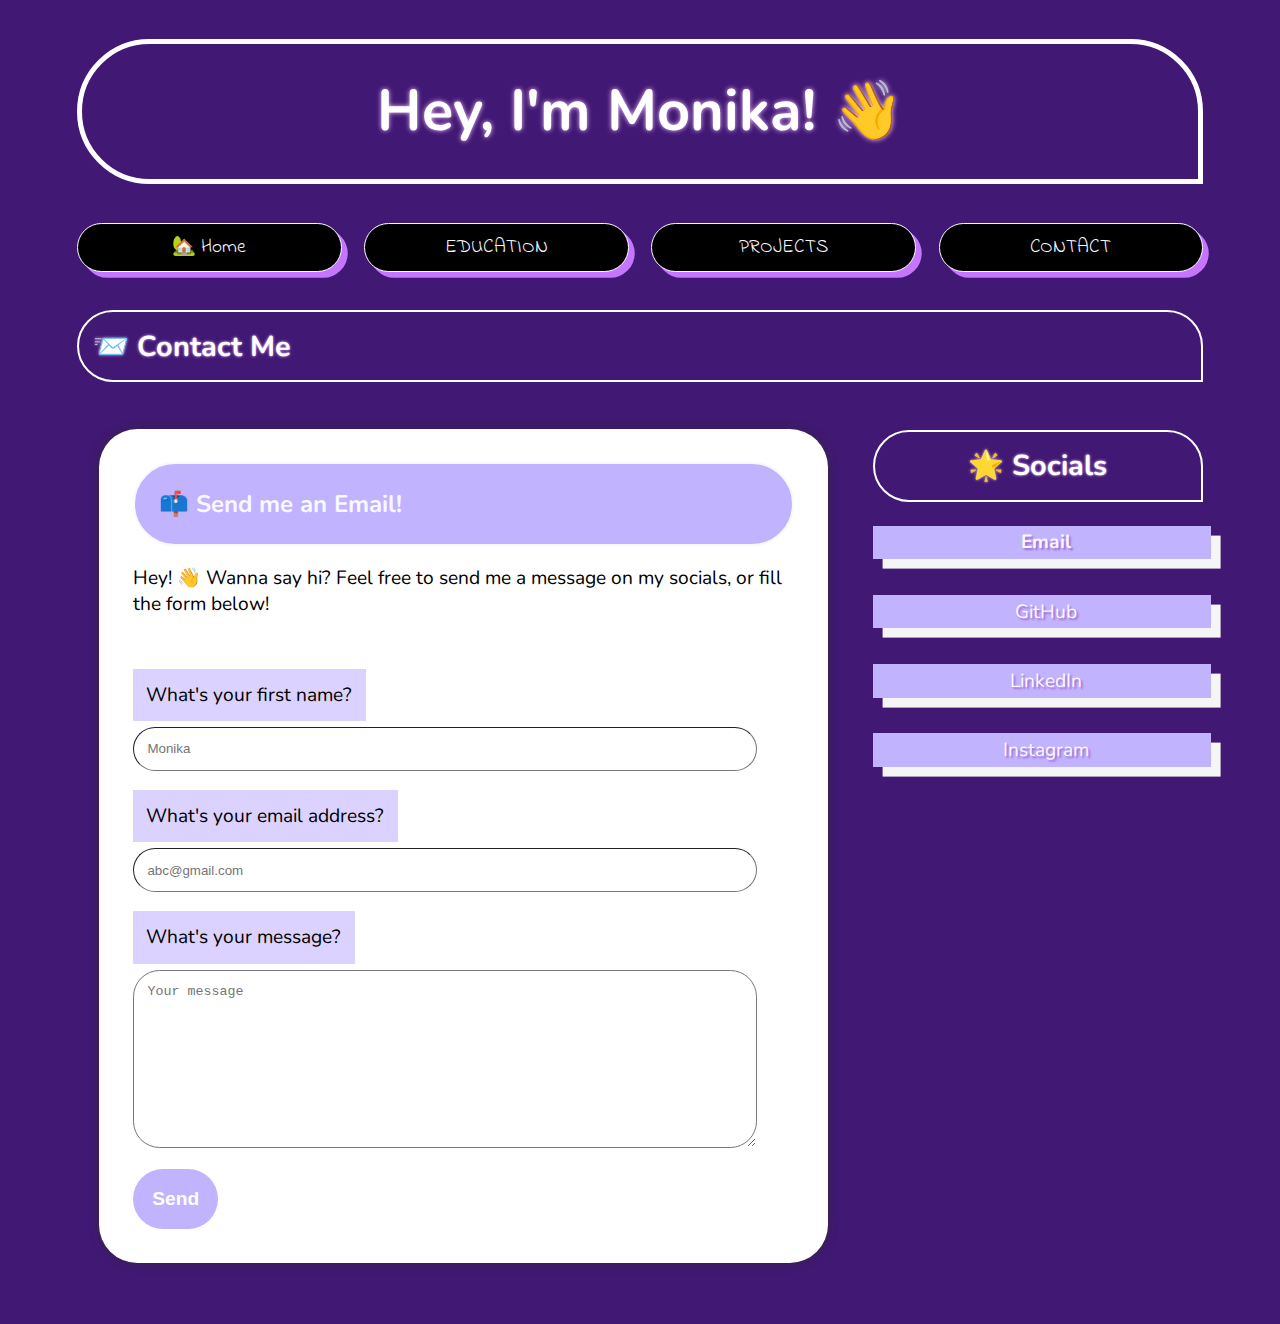
==== contact.html @ bfda80fd "shifting contact pages to root folder due to github pages issue" ====
<!DOCTYPE html>
<html lang="en">
<head>
    <meta charset="UTF-8">
    <meta name="viewport" content="width=device-width, initial-scale=1.0">
    <title>MY CONTACT</title>
    <style>
        @import url("./style.css");
        @import url("./contact.css");
    </style>
</head>
    <body>
        <div id="welcome">
            <h1>Hey, I'm Monika! 👋</h1>
        </div>

        <div class="outer_box" id="nav">
            <div class="border_with_shadow">
                <a href="./index.html">🏡 Home</a>
            </div>
            <div class="border_with_shadow">
                <a href="./index.html#edu">EDUCATION</a>
            </div> 
            <div class="border_with_shadow">
                <a href="./index.html#prj">PROJECTS</a>
            </div> 
            <div class="border_with_shadow">
                <a href="#">CONTACT</a>
            </div>
        </div>
        
        <h2>📨 Contact Me</h2>  
        <div class="main">
            <div class="col-1">
                <div>
                    <h3>📫 Send me an Email!</h3>
                </div>

                <p>Hey! 👋 Wanna say hi? 
                    Feel free to send me a message on my socials, 
                    or fill the form below!
                </p><br>

                <form action="/contact/contact.php" method="post">
                    <p><mark>What's your first name?</mark></p>
                    <input type="text" name="name" id="name" placeholder="Monika">
                    
                    <p><mark>What's your email address?</mark></p>
                    <input type="text" name="email" id="email" placeholder="abc@gmail.com">
                    
                    <p><mark>What's your message?</mark></p>
                    <textarea name="message" id="message" cols="30" rows="10" placeholder="Your message"></textarea>
                    
                    <br><button type="submit" name="submit">Send</button>
                </form>
            </div>

            <div class="col-2">
                <h2>🌟 Socials</h2>
          
                <div class="square_box">
                    <a href="mailto:monika15.student@gmail.com"><i class="fa fa-envelope-o fa-2x"></i> <b> Email</b></a>
                </div><br>
    
                <div class="square_box">
                    <a href="https://github.com/Monika5S"><i class="fa fa-github fa-2x"></i> GitHub</a> 
                </div><br>
                
                <div class="square_box">
                    <a href="https://www.linkedin.com/in/monika-singh-a6a1141a5"><i class="fa fa-linkedin fa-2x"></i> LinkedIn</a>
                </div><br>
    
                <div class="square_box">
                    <a href="https://www.instagram.com/travelz_mon/"><i class="fa fa-instagram fa-2x"></i> Instagram</a>
                </div>
            </div>
        </div>
        
    </body>
</html>
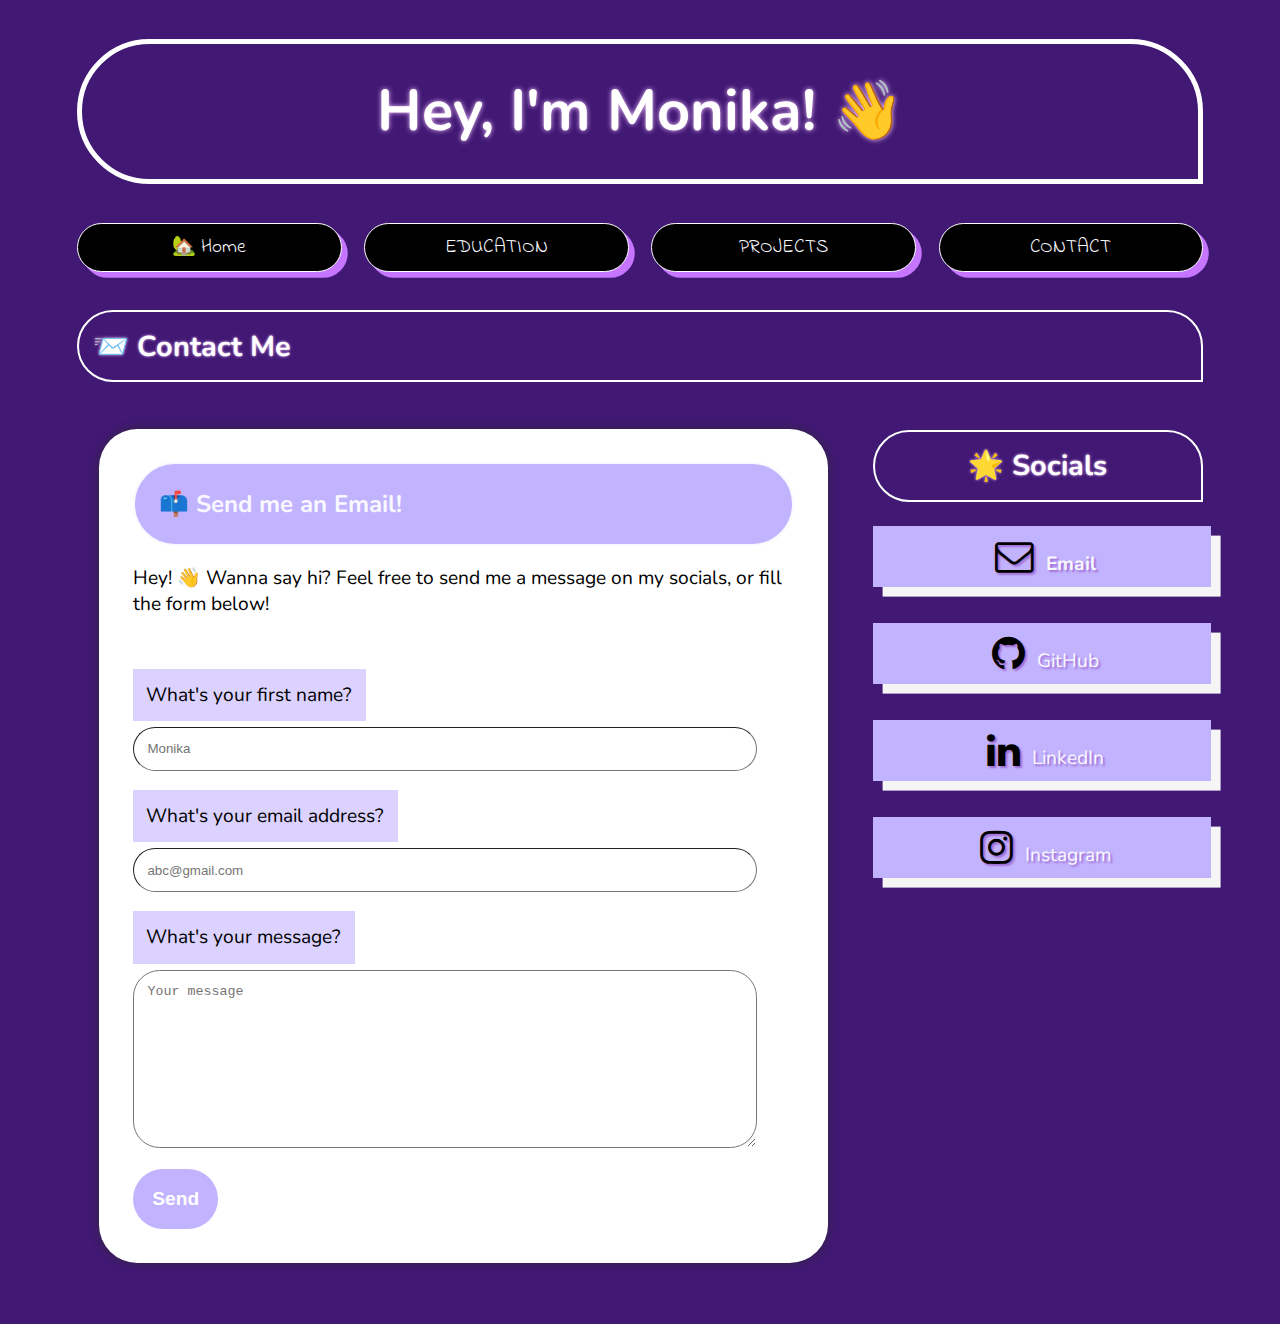
==== commit a9303cc4: "modified:   contact.html" ====
--- a/contact.html
+++ b/contact.html
@@ -4,6 +4,7 @@
     <meta charset="UTF-8">
     <meta name="viewport" content="width=device-width, initial-scale=1.0">
     <title>MY CONTACT</title>
+    <link rel="stylesheet" href="https://cdnjs.cloudflare.com/ajax/libs/font-awesome/4.7.0/css/font-awesome.min.css">
     <style>
         @import url("./style.css");
         @import url("./contact.css");
